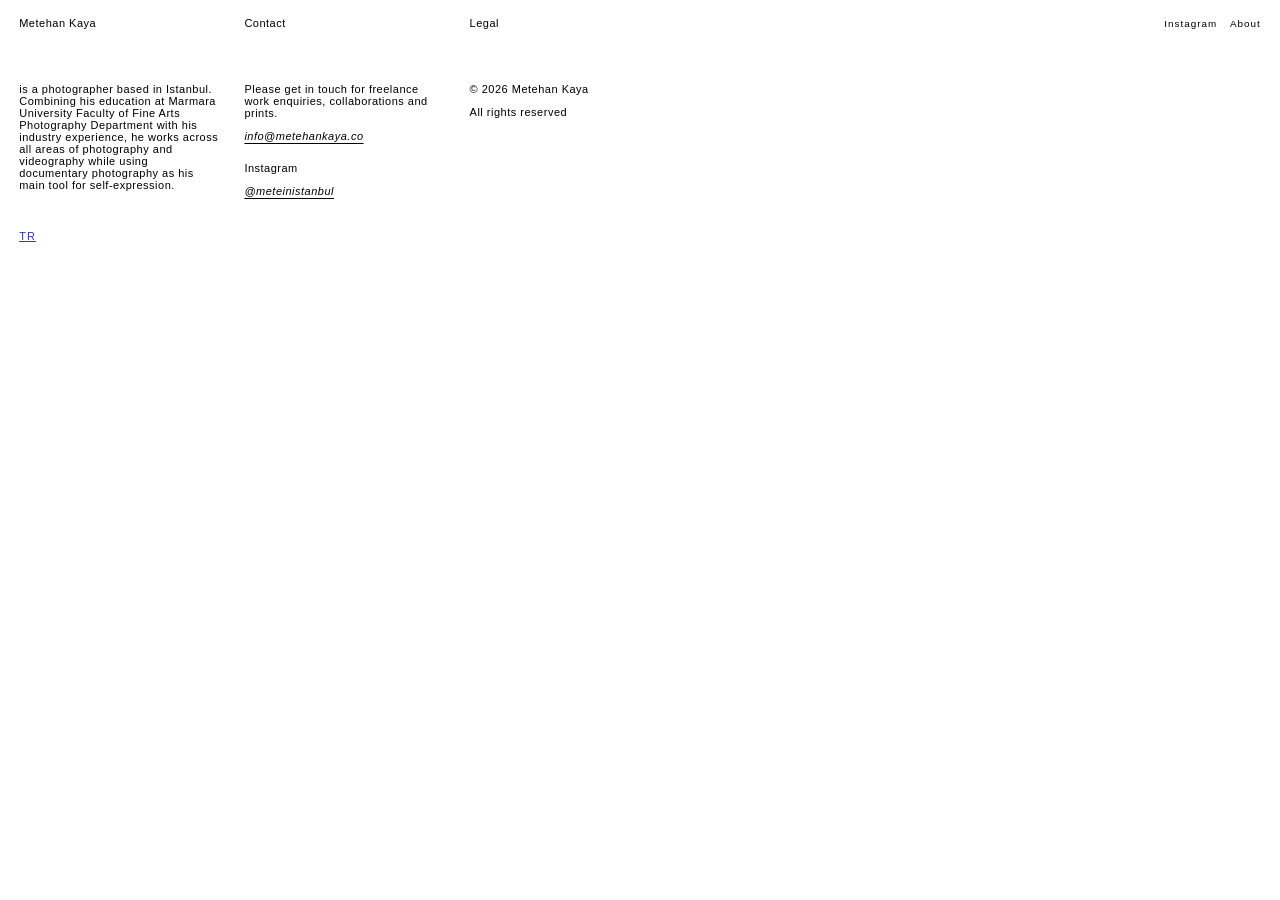
==== about.html @ d11405c6 "Add files via upload" ====
<!-- <div class="about-text-box">
            <p>Based in Istanbul. Combining his education at Marmara University Faculty of Fine Arts Photography Department with his industry experience, he works across all areas of photography and videography while using documentary photography as his main tool for self-expression.</p>
            <br>
            <p>Please get in touch for freelance work enquiries, collaborations and prints. 
info@metehankaya.co</p>
<br>
<p>instagram: <a href="https://www.instagram.com/meteinistanbul" target="_blank" rel="noopener noreferrer">Instagram</a></p>
<br>
<p>© 2026 Metehan Kaya</p><p>

All rights reserved</p>       
</div>-->










<!doctype html>
<html lang="tr">
  <head>
    <meta charset="UTF-8" />
    <meta name="viewport" content="width=device-width, initial-scale=1.0" />

    <title>About | Metehan Kaya</title>
    <meta
      name="description"
      content="Metehan Kaya'nın kişisel portfolyosu. Görsel hikaye anlatıcılığı, belgesel fotoğrafçılığı ve kreatif video prodüksiyonu."
    />
    <link rel="canonical" href="https://metehankaya.co/about.html" />

    <link rel="icon" type="image/png" href="footage/favicon-96x96.png" sizes="96x96" />
    <link rel="icon" type="image/svg+xml" href="footage/favicon.svg" />
    <link rel="shortcut icon" href="footage/favicon.ico" />
    <link rel="apple-touch-icon" sizes="180x180" href="footage/apple-touch-icon.png" />
    <link rel="manifest" href="footage/site.webmanifest" />

    <link rel="preconnect" href="https://fonts.googleapis.com" />
    <link rel="preconnect" href="https://fonts.gstatic.com" crossorigin />
    <link
      href="https://fonts.googleapis.com/css2?family=Inter:wght@300;400;500&display=swap"
      rel="stylesheet"
    />
    <link rel="stylesheet" href="style.min.css" />
  </head>
<body class="about-page">
    <div id="customCursor" class="custom-cursor">
        <img src="footage/right-arrow.png" alt="Cursor Arrow">
    </div>

    <header class="site-header">
        <div class="logo">
            <a href="https://www.metehankaya.co">Metehan Kaya</a>
        </div>
        <div class="hamburger">
            <span></span>
            <span></span>
            <span></span>
        </div>
        
        <!-- HEADER (Menü) GÜNCELLEMESİ -->
        <nav class="main-nav">
            <ul>
                <!-- DİL DEĞİŞTİRME BUTONU (Mevcut menü fontlarıyla aynı) -->
                <li><a href="https://www.instagram.com/meteinistanbul" target="_blank" rel="noopener noreferrer">Instagram</a></li>
                <li><a href="about.html">About</a></li>
            </ul>
        </nav>
    </header>

    <main class="about-main">

<!-- İKİ DİLİ BİR ARADA TUTAN ÇERÇEVE -->
        <div class="lang-wrapper">

            <!-- İNGİLİZCE METİN -->
            <div class="about-grid" id="content-en">
                <div class="col-group">
                <div class="title-col"><a href="index.html">Metehan Kaya</a></div>
                <p>is a photographer based in Istanbul. Combining his education at Marmara University Faculty of Fine Arts Photography Department with his industry experience, he works across all areas of photography and videography while using documentary photography as his main tool for self-expression.</p>
            </div>
            <div class="col-group">
                <div class="title-col">Contact</div>
                <p>Please get in touch for freelance work enquiries, collaborations and prints.</p>
                <a href="mailto:info@metehankaya.co" class="inline-link">info@metehankaya.co</a>
                <p style="margin-top:20px;">Instagram</p>
                <p><a href="https://www.instagram.com/meteinistanbul" target="_blank" class="inline-link">@meteinistanbul</a> </p>
            </div>
            <div class="col-group">
                <div class="title-col">Legal</div>
                <p>© 2026 Metehan Kaya</p>
                <p>All rights reserved</p>
            </div>
            </div>

            <!-- TÜRKÇE METİN (Başlangıçta gizli) -->
            <div class="about-grid hidden-lang" id="content-tr">
                <div class="col-group">
                <div class="title-col"><a href="index.html">Metehan Kaya</a></div>
                <p>İstanbul'da yaşıyor. Marmara Üniversitesi Güzel Sanatlar Fakültesi Fotoğraf Bölümü'ndeki eğitimini sektör deneyimiyle birleştirerek fotoğraf ve videographerlığın tüm alanlarında faaliyet gösterirken, kendini ifade etmek için belgesel fotoğrafçılığını kullanır.</p>
            </div>
            <div class="col-group">
                <div class="title-col">İletişim</div>
                <p>Serbest çalışma talepleri, iş birlikleri ve baskı işleri için lütfen iletişime geçin.</p>
                <a href="mailto:info@metehankaya.co" class="inline-link">info@metehankaya.co</a>
                <p style="margin-top:20px;">Instagram</p>
                <p><a href="https://www.instagram.com/meteinistanbul" target="_blank" class="inline-link">@meteinistanbul</a> </p>
            </div>
            <div class="col-group">
                <div class="title-col">Yasal</div>
                <p>© 2026 Metehan Kaya</p>
                <p>Tüm hakları saklıdır</p>
            </div>

        </div> <!-- lang-wrapper sonu -->

        <!-- DİL BUTONU (Asla kaymayacak) -->
        <a href="#" id="langToggle" class="lang-switch">TR</a>
        

    </main>

    <footer id="contact" class="site-footer">
    </footer>

    <!-- GENEL UYGULAMA DOSYASI -->
    <script src="app.js"></script>
    
    <!-- DİL DEĞİŞTİRME SİHRİ (Sadece About sayfasında çalışacak) -->
   <script>
        const langToggle = document.getElementById('langToggle');
        const contentEn = document.getElementById('content-en');
        const contentTr = document.getElementById('content-tr');

        if (langToggle) {
            langToggle.addEventListener('click', function(e) {
                e.preventDefault(); 
                
                // Eğer İngilizce metin görünür durumdaysa (hidden-lang sınıfı yoksa)
                if (!contentEn.classList.contains('hidden-lang')) {
                    contentEn.classList.add('hidden-lang'); // İngilizceyi gizle
                    contentTr.classList.remove('hidden-lang'); // Türkçeyi göster
                    langToggle.textContent = 'EN';
                } else {
                    // Türkçe görünür durumdaysa
                    contentEn.classList.remove('hidden-lang'); // İngilizceyi göster
                    contentTr.classList.add('hidden-lang'); // Türkçeyi gizle
                    langToggle.textContent = 'TR';
                }
            });
        }
    </script>
</body>
</html>
---- style.min.css ----
body,html{margin:0;padding:0;width:100vw;height:100vh;overflow:hidden;background-color:#fff;cursor:none;font-family:"Stack Sans Notch",sans-serif;font-weight:400;font-style:normal;font-size:11px;-webkit-user-select:none;user-select:none}a{cursor:pointer}.site-header{position:fixed;top:0;left:0;width:100%;z-index:999;display:flex;justify-content:space-between;padding:1.5rem 1.5vw;box-sizing:border-box}.main-nav ul{display:flex;list-style:none;padding:0;margin:0;gap:1vw;align-items:center}.main-nav a{text-decoration:none;color:#000;font-size:.9rem;letter-spacing:1px;transition:opacity .15s ease}.main-nav a:active,.main-nav a:visited{color:#000}.main-nav a:hover{opacity:.5}.logo a{text-decoration:none;color:#000;letter-spacing:.5px}.gallery-main{display:flex;justify-content:center;align-items:center;width:100vw;height:100vh;overflow:hidden}.custom-slider-wrapper{width:100%;height:70vh;padding:0 8vw;box-sizing:border-box;overflow:hidden}.myPortfolioSlider{width:100%;height:100%;overflow:visible}.swiper-slide{width:100%!important;height:100%;display:flex;justify-content:center;align-items:center}.slide-canvas{width:100%;height:100%;display:flex;justify-content:center;align-items:center;gap:3vw;flex-wrap:nowrap}.slide-canvas img{object-fit:contain;object-position:center;display:block;flex:1;min-width:0;height:100%;width:100%;max-width:100%;-webkit-user-drag:none}.slide-canvas.vertical{flex-direction:column}.slide-canvas.vertical img{height:auto;width:auto;flex:1;min-height:0;max-height:100%;max-width:100%}.desktop-ui-left,.desktop-ui-right{position:fixed;bottom:1rem;z-index:100;font-size:.85rem;letter-spacing:1px;color:var(--accent-gray,#000);pointer-events:none}.desktop-ui-left{left:1vw}.swiper-pagination.desktop-ui-right{right:1vw;width:auto;text-align:right}.custom-cursor{position:fixed;top:0;left:0;width:25px;height:25px;pointer-events:none;z-index:9999;opacity:0;transform:translate(-50%,-50%)}.custom-cursor img{width:100%;height:100%;object-fit:contain}.custom-cursor.visible{opacity:1}.custom-cursor.rotate-180{transform:translate(-50%,-50%) rotate(180deg)}.mobile-portfolio{display:none}.hamburger{display:none;cursor:pointer;z-index:1000}.hamburger span{display:block;width:25px;height:2px;background:#000;margin:5px 0;transition:.3s}.slide-canvas.left img{object-position:left center}.slide-canvas.right img{object-position:right center}.slide-canvas.spread img:first-child{object-position:left center}.slide-canvas.spread img:last-child{object-position:right center}.about-main{position:absolute;top:0;left:0;width:100vw;height:100vh;box-sizing:border-box;z-index:1;padding:1.5rem 1.5vw 2rem 1.5vw}.about-grid{display:grid;grid-template-columns:repeat(3,1fr);gap:2vw;max-width:650px;grid-column:1;grid-row:1;transition:opacity .3s ease,visibility .3s ease}.lang-wrapper{display:grid}.hidden-lang{opacity:0;visibility:hidden;pointer-events:none}body.about-page{cursor:default!important;-webkit-user-select:text!important;user-select:text!important}body.about-page .site-header{-webkit-user-select:none!important;user-select:none!important}body.about-page a{cursor:pointer!important}body.about-page #customCursor{display:none!important}.lang-switch{display:inline-block;width:fit-content;margin-top:2rem;font-family:"Stack Sans Notch",sans-serif;font-weight:400;font-size:11px;color:#3139ad;text-decoration:underline;letter-spacing:1px;transition:opacity .15s ease}.lang-switch:hover{opacity:.4}a.inline-link,a.inline-link:active,a.inline-link:link,a.inline-link:visited{color:#000!important;text-decoration:underline!important;text-decoration-thickness:1px!important;text-underline-offset:3px!important;cursor:pointer!important;transition:opacity .2s ease!important;font-style:italic!important}a.inline-link:hover{color:#000!important;opacity:.5!important}body.about-page .site-header .logo{visibility:hidden}.title-col{margin-bottom:6vh;position:relative;z-index:50;pointer-events:auto;font-family:"Stack Sans Notch",sans-serif;font-weight:400;font-size:11px;color:#000;letter-spacing:.5px}.title-col a{color:#000;text-decoration:none}body.about-page .site-header{pointer-events:none!important}body.about-page .site-header .hamburger,body.about-page .site-header .main-nav{pointer-events:auto!important}.col-group p{letter-spacing:.5px}a.inline-link{letter-spacing:.5px!important}@media (max-width:768px){.about-main{padding-top:100px;padding-left:5vw;padding-right:5vw}.about-grid{grid-template-columns:1fr;gap:2rem}.hamburger{display:block}.main-nav{position:fixed;top:0;left:0;width:100vw;height:100vh;background:#fff;display:flex;justify-content:center;align-items:center;transform:translateY(-100%);transition:transform .5s ease;z-index:998}.main-nav.active{transform:translateY(0)}.main-nav ul{flex-direction:column;gap:3rem;font-size:2rem}.custom-cursor,.desktop-portfolio,.desktop-ui-left,.desktop-ui-right{display:none!important}.mobile-portfolio{display:block!important;width:100%;height:75vh!important;margin:0!important;padding:0!important}.myMobileSlider{width:100%;height:100%}.mobile-image-slide{display:flex!important;justify-content:center!important;align-items:center!important;width:100%!important;height:100%!important;padding:0 3vw;box-sizing:border-box}.mobile-image-slide img{width:100%;height:auto;max-height:100%;object-fit:contain}.mobile-title-slide{display:flex!important;justify-content:flex-start!important;align-items:center!important;width:100%!important;height:100%!important;padding:0 4vw;box-sizing:border-box}.mobile-title-slide h2{font-size:1.1rem;letter-spacing:2px;color:var(--text-color,#000);font-weight:400}.about-grid .col-group:first-child .title-col{display:none}.about-grid{grid-template-columns:1fr;gap:2rem}.title-col{margin-bottom:1.5rem}.about-grid{grid-template-columns:1fr;gap:4rem;margin-top:-2rem}.site-header .logo{position:relative;top:15px;left:4vw}.site-header .hamburger{position:relative;right:4vw!important;top:1vh}body.about-page .site-header .logo{visibility:visible!important;pointer-events:auto!important}}
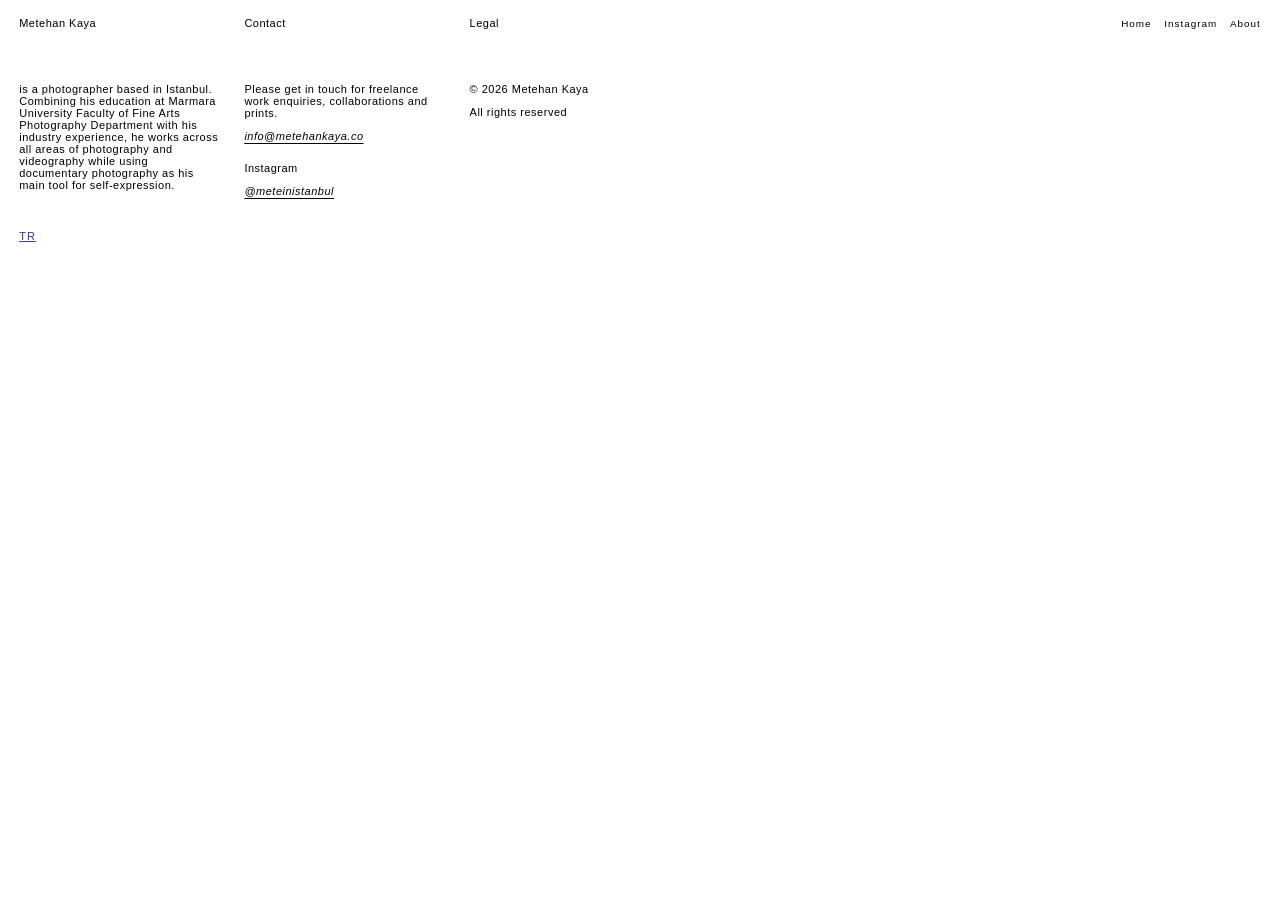
==== commit 25b385df: "Remove commented-out content and clean up HTML" ====
--- a/about.html
+++ b/about.html
@@ -1,25 +1,3 @@
-<!-- <div class="about-text-box">
-            <p>Based in Istanbul. Combining his education at Marmara University Faculty of Fine Arts Photography Department with his industry experience, he works across all areas of photography and videography while using documentary photography as his main tool for self-expression.</p>
-            <br>
-            <p>Please get in touch for freelance work enquiries, collaborations and prints. 
-info@metehankaya.co</p>
-<br>
-<p>instagram: <a href="https://www.instagram.com/meteinistanbul" target="_blank" rel="noopener noreferrer">Instagram</a></p>
-<br>
-<p>© 2026 Metehan Kaya</p><p>
-
-All rights reserved</p>       
-</div>-->
-
-
-
-
-
-
-
-
-
-
 <!doctype html>
 <html lang="tr">
   <head>
@@ -61,11 +39,9 @@
             <span></span>
             <span></span>
         </div>
-        
-        <!-- HEADER (Menü) GÜNCELLEMESİ -->
         <nav class="main-nav">
             <ul>
-                <!-- DİL DEĞİŞTİRME BUTONU (Mevcut menü fontlarıyla aynı) -->
+                <li class="mobile-only"><a href="index.html">Home</a></li>
                 <li><a href="https://www.instagram.com/meteinistanbul" target="_blank" rel="noopener noreferrer">Instagram</a></li>
                 <li><a href="about.html">About</a></li>
             </ul>
@@ -73,11 +49,7 @@
     </header>
 
     <main class="about-main">
-
-<!-- İKİ DİLİ BİR ARADA TUTAN ÇERÇEVE -->
         <div class="lang-wrapper">
-
-            <!-- İNGİLİZCE METİN -->
             <div class="about-grid" id="content-en">
                 <div class="col-group">
                 <div class="title-col"><a href="index.html">Metehan Kaya</a></div>
@@ -96,8 +68,7 @@
                 <p>All rights reserved</p>
             </div>
             </div>
-
-            <!-- TÜRKÇE METİN (Başlangıçta gizli) -->
+                    
             <div class="about-grid hidden-lang" id="content-tr">
                 <div class="col-group">
                 <div class="title-col"><a href="index.html">Metehan Kaya</a></div>
@@ -116,21 +87,17 @@
                 <p>Tüm hakları saklıdır</p>
             </div>
 
-        </div> <!-- lang-wrapper sonu -->
-
-        <!-- DİL BUTONU (Asla kaymayacak) -->
+        </div>
+                    
         <a href="#" id="langToggle" class="lang-switch">TR</a>
-        
 
     </main>
 
     <footer id="contact" class="site-footer">
     </footer>
 
-    <!-- GENEL UYGULAMA DOSYASI -->
     <script src="app.js"></script>
     
-    <!-- DİL DEĞİŞTİRME SİHRİ (Sadece About sayfasında çalışacak) -->
    <script>
         const langToggle = document.getElementById('langToggle');
         const contentEn = document.getElementById('content-en');
@@ -140,19 +107,17 @@
             langToggle.addEventListener('click', function(e) {
                 e.preventDefault(); 
                 
-                // Eğer İngilizce metin görünür durumdaysa (hidden-lang sınıfı yoksa)
                 if (!contentEn.classList.contains('hidden-lang')) {
-                    contentEn.classList.add('hidden-lang'); // İngilizceyi gizle
-                    contentTr.classList.remove('hidden-lang'); // Türkçeyi göster
+                    contentEn.classList.add('hidden-lang');
+                    contentTr.classList.remove('hidden-lang');
                     langToggle.textContent = 'EN';
                 } else {
-                    // Türkçe görünür durumdaysa
-                    contentEn.classList.remove('hidden-lang'); // İngilizceyi göster
-                    contentTr.classList.add('hidden-lang'); // Türkçeyi gizle
+                    contentEn.classList.remove('hidden-lang');
+                    contentTr.classList.add('hidden-lang');
                     langToggle.textContent = 'TR';
                 }
             });
         }
     </script>
 </body>
-</html>+</html>
